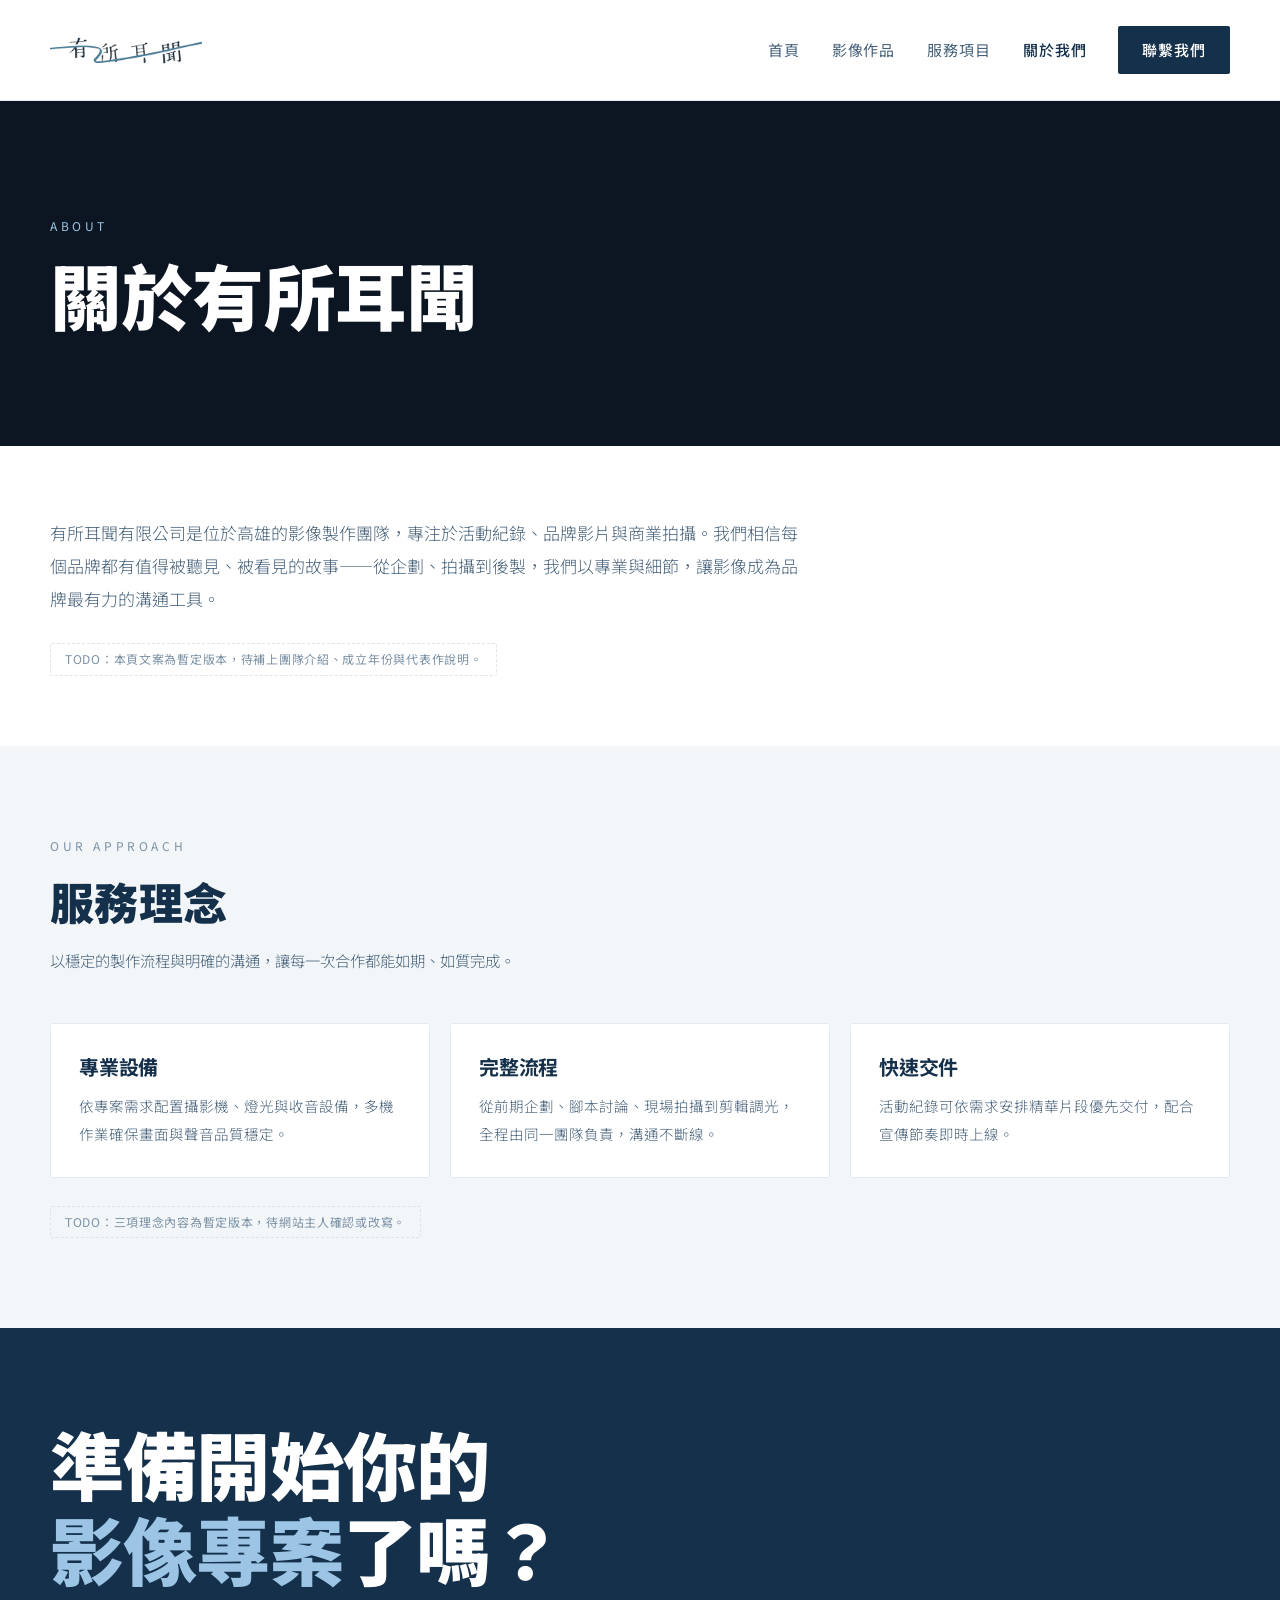
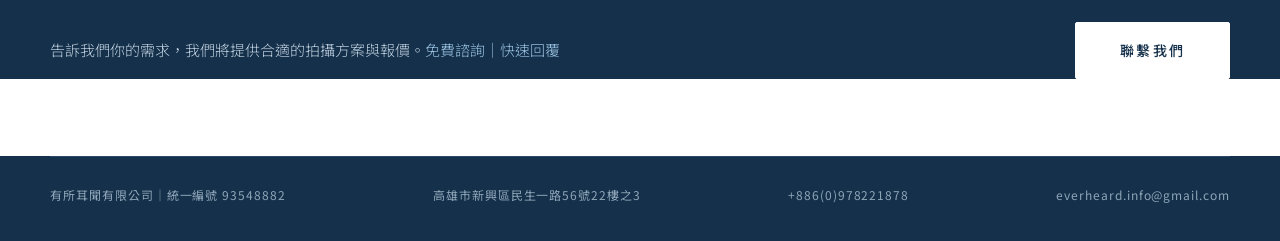
==== about/index.html @ 5b45cd9f "有所耳聞官網靜態改版：藍白配設計、Google Sheet 後台、影片 banner Co-Authored-By: Claude Fable 5 <noreply@anthropic.com>" ====
<!DOCTYPE html>
<html lang="zh-Hant">
<head>
<meta charset="utf-8">
<meta name="viewport" content="width=device-width, initial-scale=1">
<title>關於我們 – 有所耳聞有限公司</title>
<meta name="description" content="有所耳聞有限公司是位於高雄的影像製作團隊，專注於活動紀錄、品牌影片與商業拍攝，以專業與細節讓影像成為品牌最有力的溝通工具。">
<link rel="canonical" href="https://everheardmedia.com/about/">
<meta property="og:type" content="website">
<meta property="og:site_name" content="有所耳聞有限公司">
<meta property="og:locale" content="zh_TW">
<meta property="og:title" content="關於我們 – 有所耳聞有限公司">
<meta property="og:description" content="有所耳聞有限公司是位於高雄的影像製作團隊，專注於活動紀錄、品牌影片與商業拍攝，以專業與細節讓影像成為品牌最有力的溝通工具。">
<meta property="og:url" content="https://everheardmedia.com/about/">
<meta property="og:image" content="https://everheardmedia.com/assets/img/og-image.jpg">
<meta property="og:image:width" content="1200">
<meta property="og:image:height" content="630">
<meta name="twitter:card" content="summary_large_image">
<meta name="theme-color" content="#14304a">
<link rel="icon" href="/assets/img/favicon.svg" type="image/svg+xml">
<link rel="apple-touch-icon" href="/assets/img/apple-touch-icon.png">
<link rel="preconnect" href="https://fonts.googleapis.com">
<link rel="preconnect" href="https://fonts.gstatic.com" crossorigin>
<link rel="preconnect" href="https://i.ytimg.com">
<link rel="stylesheet" href="https://fonts.googleapis.com/css2?family=Noto+Sans+TC:wght@300;400;500;700;900&amp;display=swap">
<link rel="stylesheet" href="/assets/css/style.css">
</head>
<body>
<a class="skip-link" href="#main">跳到主要內容</a>

<header class="site-header">
  <div class="wrap site-header__inner">
    <a class="brand" href="/" aria-label="有所耳聞有限公司 首頁">
      <img class="brand__logo" src="/assets/img/logo-original.png" alt="有所耳聞 Ever Heard Media" width="400" height="100">
    </a>
    <button class="nav-toggle" type="button" aria-expanded="false" aria-controls="site-nav" aria-label="開啟選單">
      <span></span><span></span><span></span>
    </button>
    <nav class="nav" id="site-nav" aria-label="主要導覽">
      <ul class="nav__list">
        <li><a class="nav__link" href="/">首頁</a></li>
        <li><a class="nav__link" href="/works/">影像作品</a></li>
        <li><a class="nav__link" href="/services/">服務項目</a></li>
        <li><a class="nav__link" href="/about/" aria-current="page">關於我們</a></li>
        <li><a class="nav__link nav__link--cta" href="/contact/">聯繫我們</a></li>
      </ul>
    </nav>
  </div>
</header>

<main id="main">
  <section class="page-head">
    <div class="wrap">
      <p class="eyebrow">ABOUT</p>
      <h1 class="page-head__title">關於有所耳聞</h1>
    </div>
  </section>

  <section class="section section--tight">
    <div class="wrap">
      <div class="prose">
        <p>有所耳聞有限公司是位於高雄的影像製作團隊，專注於活動紀錄、品牌影片與商業拍攝。我們相信每個品牌都有值得被聽見、被看見的故事——從企劃、拍攝到後製，我們以專業與細節，讓影像成為品牌最有力的溝通工具。</p>
      </div>
      <p class="todo-note">TODO：本頁文案為暫定版本，待補上團隊介紹、成立年份與代表作說明。</p>
    </div>
  </section>

  <section class="section section--alt">
    <div class="wrap">
      <div class="section-head">
        <p class="eyebrow">OUR APPROACH</p>
        <h2 class="section-title">服務理念</h2>
        <p class="section-sub">以穩定的製作流程與明確的溝通，讓每一次合作都能如期、如質完成。</p>
      </div>
      <div class="value-list">
        <article class="card">
          <h3 class="card__title">專業設備</h3>
          <p class="card__text">依專案需求配置攝影機、燈光與收音設備，多機作業確保畫面與聲音品質穩定。</p>
        </article>
        <article class="card">
          <h3 class="card__title">完整流程</h3>
          <p class="card__text">從前期企劃、腳本討論、現場拍攝到剪輯調光，全程由同一團隊負責，溝通不斷線。</p>
        </article>
        <article class="card">
          <h3 class="card__title">快速交件</h3>
          <p class="card__text">活動紀錄可依需求安排精華片段優先交付，配合宣傳節奏即時上線。</p>
        </article>
      </div>
      <p class="todo-note">TODO：三項理念內容為暫定版本，待網站主人確認或改寫。</p>
    </div>
  </section>

  <!-- CTA（深藍色塊，footer 資訊列併入下方） -->
  <section class="cta">
    <div class="wrap">
      <h2 class="cta__title">準備開始你的<br><span class="accent">影像專案</span>了嗎？</h2>
      <div class="cta__row">
        <p class="cta__text">告訴我們你的需求，我們將提供合適的拍攝方案與報價。<span class="cta__badge">免費諮詢｜快速回覆</span></p>
        <a class="btn btn--invert" href="/contact/">聯繫我們</a>
      </div>
    </div>
  </section>
</main>

<footer class="site-footer">
  <div class="wrap">
    <div class="footer__row">
      <span>有所耳聞有限公司｜統一編號 93548882</span>
      <span>高雄市新興區民生一路56號22樓之3</span>
      <a href="tel:+886978221878">+886(0)978221878</a>
      <a href="mailto:everheard.info@gmail.com">everheard.info@gmail.com</a>
    </div>
  </div>
</footer>

<script src="/assets/js/main.js" defer></script>
<script src="/assets/js/sheet.js" defer></script>
</body>
</html>
---- assets/css/style.css ----
/* ==========================================================================
   有所耳聞有限公司 — 全站樣式（藍白配・電影感改版）
   純 CSS，無前處理器。全站零漸層，所有色塊皆為純色平塗。
   改色只需動下方 :root 的變數。
   ========================================================================== */

/* --------------------------------------------------------------------------
   1. 設計變數（Design tokens）
   -------------------------------------------------------------------------- */
:root {
  /* 品牌藍系（取自 logo：書法字墨藍 + 筆畫鋼青藍） */
  --c-ink:        #14304a;  /* 白底上的標題、主文字、深色按鈕 */
  --c-body:       #46617a;  /* 白底上的內文 */
  --c-faint:      #7b91a5;  /* 白底上的次要小字 */
  --c-accent:     #3d6b8e;  /* 白底上的品牌藍：連結、分類標籤、編號 */
  --c-accent-lt:  #9cc4e4;  /* 深藍底上的亮藍點綴 */
  --c-deep:       #0c1622;  /* hero 深藍底 */
  --c-deep-cta:   #14304a;  /* CTA 區深藍底 */
  --c-deep-line:  #2c4a66;  /* 深藍底上的分隔線 */
  --c-deep-text:  #c3d2e0;  /* 深藍底上的內文 */
  --c-deep-faint: #8fa5b8;  /* 深藍底上的小字 */
  --c-bg:         #ffffff;
  --c-bg-tint:    #f2f6f9;  /* 淺藍灰區塊底 */
  --c-line:       #e6ebf0;  /* 白底上的分隔線 */
  --c-line-2:     #dde5ec;  /* 淺藍灰底上的分隔線 */

  /* 字體 */
  --font-sans: "Noto Sans TC", "PingFang TC", "Microsoft JhengHei", -apple-system,
               BlinkMacSystemFont, "Segoe UI", Roboto, "Helvetica Neue", sans-serif;

  /* 版面（桌機基準 1440，左右留白 56px） */
  --wrap:      1440px;
  --wrap-slim: 760px;
  --pad-x:     clamp(20px, 3.9vw, 56px);
  --radius:    2px;

  /* 節奏 */
  --space-section: clamp(56px, 7vw, 96px);
  --header-h: 92px;

  --ease: cubic-bezier(.22, .61, .36, 1);
}

/* 依定稿設計固定單一主題，不隨系統深色模式切換 */

/* --------------------------------------------------------------------------
   2. Reset / 基礎
   -------------------------------------------------------------------------- */
*, *::before, *::after { box-sizing: border-box; }

html {
  -webkit-text-size-adjust: 100%;
  scroll-behavior: smooth;
  scroll-padding-top: calc(var(--header-h) + 8px);
}

body {
  margin: 0;
  font-family: var(--font-sans);
  font-size: 16px;
  line-height: 1.85;
  color: var(--c-ink);
  background: var(--c-bg);
  -webkit-font-smoothing: antialiased;
  -moz-osx-font-smoothing: grayscale;
  overflow-wrap: break-word;
}

h1, h2, h3, h4 {
  margin: 0;
  line-height: 1.3;
  font-weight: 900;
  letter-spacing: -.01em;
}

p { margin: 0; }
img, svg, iframe, video { display: block; max-width: 100%; }
img { height: auto; }

a {
  color: inherit;
  text-decoration: none;
  transition: color .2s var(--ease), background-color .2s var(--ease),
              border-color .2s var(--ease), opacity .2s var(--ease);
}

ul, ol { margin: 0; padding: 0; list-style: none; }

:focus-visible {
  outline: 2px solid var(--c-accent);
  outline-offset: 3px;
  border-radius: var(--radius);
}

@media (prefers-reduced-motion: reduce) {
  html { scroll-behavior: auto; }
  *, *::before, *::after {
    animation-duration: .01ms !important;
    animation-iteration-count: 1 !important;
    transition-duration: .01ms !important;
  }
}

/* --------------------------------------------------------------------------
   3. 版面工具
   -------------------------------------------------------------------------- */
.wrap {
  width: 100%;
  max-width: var(--wrap);
  margin-inline: auto;
  padding-inline: var(--pad-x);
}

.section { padding-block: var(--space-section); }
.section--alt { background: var(--c-bg-tint); }
.section--tight { padding-block: clamp(44px, 5.5vw, 72px); }

.section-head {
  max-width: var(--wrap-slim);
  margin-bottom: clamp(30px, 4vw, 48px);
}

.eyebrow {
  font-size: 12px;
  font-weight: 400;
  line-height: 1.6;
  letter-spacing: .3em;
  color: var(--c-faint);
  margin-bottom: 18px;
}

.section-title {
  font-size: clamp(28px, 3.6vw, 44px);
  letter-spacing: .01em;
  margin-bottom: 16px;
}

.section-sub {
  font-size: clamp(15px, 1.2vw, 16px);
  font-weight: 300;
  line-height: 1.9;
  color: var(--c-body);
}

.accent { color: var(--c-accent-lt); }

.skip-link {
  position: absolute;
  left: -9999px;
  top: 0;
  z-index: 100;
  padding: 12px 20px;
  background: var(--c-ink);
  color: #fff;
}
.skip-link:focus { left: 0; }

.visually-hidden {
  position: absolute;
  width: 1px; height: 1px;
  padding: 0; margin: -1px;
  overflow: hidden;
  clip: rect(0 0 0 0);
  white-space: nowrap;
  border: 0;
}

/* --------------------------------------------------------------------------
   4. 按鈕
   -------------------------------------------------------------------------- */
.btn {
  display: inline-flex;
  align-items: center;
  justify-content: center;
  gap: 10px;
  padding: 18px 44px;
  border: 1px solid var(--c-ink);
  border-radius: var(--radius);
  background: var(--c-ink);
  color: #fff;
  font-family: inherit;
  font-size: 14px;
  font-weight: 500;
  letter-spacing: .16em;
  line-height: 1.4;
  cursor: pointer;
  transition: background-color .2s var(--ease), color .2s var(--ease),
              border-color .2s var(--ease);
}
.btn:hover { background: var(--c-accent); border-color: var(--c-accent); }

.btn--ghost {
  background: transparent;
  color: var(--c-ink);
  border-color: var(--c-line);
}
.btn--ghost:hover {
  background: var(--c-ink);
  color: #fff;
  border-color: var(--c-ink);
}

/* 深藍底上的白底按鈕 */
.btn--invert {
  background: #fff;
  color: var(--c-ink);
  border-color: #fff;
}
.btn--invert:hover {
  background: var(--c-accent-lt);
  border-color: var(--c-accent-lt);
  color: var(--c-ink);
}

.btn-row {
  display: flex;
  flex-wrap: wrap;
  gap: 14px;
}

/* --------------------------------------------------------------------------
   5. Header / 導覽列
   -------------------------------------------------------------------------- */
.site-header {
  position: sticky;
  top: 0;
  z-index: 50;
  background: var(--c-bg);
  border-bottom: 1px solid var(--c-line);
}

.site-header__inner {
  display: flex;
  align-items: center;
  justify-content: space-between;
  gap: 24px;
  min-height: var(--header-h);
  padding-block: 26px;
}

.brand {
  display: inline-flex;
  align-items: center;
  white-space: nowrap;
}
/* 原色 logo：白底上直接使用，不做任何反白處理 */
.brand__logo {
  display: block;
  height: 38px;
  width: auto;
}

.nav__list {
  display: flex;
  align-items: center;
  gap: 4px;
}
.nav__link {
  display: block;
  padding: 10px 14px;
  font-size: 15px;
  letter-spacing: .06em;
  color: var(--c-body);
}
.nav__link:hover { color: var(--c-ink); }
.nav__link[aria-current="page"] {
  color: var(--c-ink);
  font-weight: 500;
}

/* 導覽列最後一項：深藍實心按鈕 */
.nav__link--cta {
  margin-left: 14px;
  padding: 10px 24px;
  background: var(--c-ink);
  color: #fff;
  font-weight: 500;
  border-radius: var(--radius);
}
.nav__link--cta:hover { background: var(--c-accent); color: #fff; }
.nav__link--cta[aria-current="page"] { color: #fff; background: var(--c-accent); }

.nav-toggle {
  display: none;
  width: 42px; height: 42px;
  padding: 0;
  border: 1px solid var(--c-line);
  border-radius: var(--radius);
  background: transparent;
  color: var(--c-ink);
  cursor: pointer;
}
.nav-toggle span {
  display: block;
  width: 18px; height: 1.5px;
  margin: 4px auto;
  background: currentColor;
  transition: transform .25s var(--ease), opacity .2s var(--ease);
}
.nav-toggle[aria-expanded="true"] span:nth-child(1) { transform: translateY(5.5px) rotate(45deg); }
.nav-toggle[aria-expanded="true"] span:nth-child(2) { opacity: 0; }
.nav-toggle[aria-expanded="true"] span:nth-child(3) { transform: translateY(-5.5px) rotate(-45deg); }

@media (max-width: 900px) {
  .site-header__inner { padding-block: 16px; }
  .nav-toggle { display: block; }
  .nav {
    position: absolute;
    left: 0; right: 0;
    top: 100%;
    display: none;
    padding: 8px var(--pad-x) 20px;
    background: var(--c-bg);
    border-bottom: 1px solid var(--c-line);
  }
  .nav.is-open { display: block; }
  .nav__list { flex-direction: column; align-items: stretch; gap: 0; }
  .nav__link {
    padding: 14px 4px;
    font-size: 16px;
    border-bottom: 1px solid var(--c-line);
  }
  .nav__link--cta {
    margin-left: 0;
    margin-top: 14px;
    padding: 14px 4px;
    text-align: center;
    border-bottom: 0;
  }
}

/* --------------------------------------------------------------------------
   6. Hero（首頁影片 banner）
   -------------------------------------------------------------------------- */
.hero {
  position: relative;
  display: flex;
  align-items: flex-end;
  min-height: 700px;
  background: var(--c-deep);
  overflow: hidden;
}

/* 影片／poster 滿版；影片未提供時自然留在 poster 圖，版面不會壞 */
.hero__media {
  position: absolute;
  inset: 0;
  background: var(--c-deep) url("/assets/img/home-hero-bg.jpg") center / cover no-repeat;
}
.hero__video {
  width: 100%;
  height: 100%;
  object-fit: cover;
  filter: saturate(.85);
}
.hero__overlay {
  position: absolute;
  inset: 0;
  background: rgba(12, 22, 34, .68); /* 單層純色遮罩，無漸層 */
}

.hero__inner {
  position: relative;
  width: 100%;
  max-width: var(--wrap);
  margin-inline: auto;
  padding: 0 var(--pad-x) clamp(44px, 5vw, 68px);
  color: #fff;
}

.hero__eyebrow {
  font-size: clamp(11px, 1vw, 13px);
  letter-spacing: .4em;
  color: var(--c-accent-lt);
  margin-bottom: 20px;
}

.hero__title {
  font-weight: 900;
  font-size: clamp(40px, 7.8vw, 112px);
  line-height: 1.08;
  letter-spacing: -.01em;
}

.hero__row {
  margin-top: clamp(24px, 2.6vw, 34px);
  display: flex;
  justify-content: space-between;
  align-items: flex-end;
  gap: 32px;
}

.hero__sub {
  font-size: clamp(14px, 1.2vw, 16px);
  font-weight: 300;
  line-height: 1.9;
  color: var(--c-deep-text);
  max-width: 460px;
}

.showreel {
  display: flex;
  align-items: center;
  gap: 14px;
  flex: 0 0 auto;
}
.showreel__btn {
  width: 72px;
  height: 72px;
  border-radius: 999px;
  background: #fff;
  display: flex;
  align-items: center;
  justify-content: center;
  transition: transform .25s var(--ease), background-color .2s var(--ease);
}
.showreel__btn svg { width: 22px; height: 22px; fill: var(--c-ink); }
.showreel:hover .showreel__btn { background: var(--c-accent-lt); transform: scale(1.06); }
.showreel__label {
  font-size: 13px;
  letter-spacing: .24em;
  color: #fff;
}

/* --------------------------------------------------------------------------
   7. 子頁頁首（深藍色塊版）
   -------------------------------------------------------------------------- */
.page-head {
  background: var(--c-deep);
  color: #fff;
  padding-block: clamp(64px, 9vw, 120px) clamp(48px, 7vw, 92px);
}
.page-head .eyebrow {
  color: var(--c-accent-lt);
  margin-bottom: 20px;
}
.page-head__title {
  font-weight: 900;
  font-size: clamp(36px, 5.6vw, 80px);
  line-height: 1.1;
  letter-spacing: -.01em;
  margin-bottom: 22px;
}
.page-head__sub {
  font-size: clamp(15px, 1.2vw, 16px);
  font-weight: 300;
  line-height: 1.9;
  color: var(--c-deep-text);
  max-width: 46em;
}

/* --------------------------------------------------------------------------
   8. 區塊標頭（左標題 + 右英文小字）
   -------------------------------------------------------------------------- */
.block-head {
  display: flex;
  justify-content: space-between;
  align-items: baseline;
  gap: 20px;
  flex-wrap: wrap;
  margin-bottom: clamp(30px, 3.6vw, 48px);
}
.block-head__title {
  font-weight: 900;
  font-size: clamp(28px, 3.6vw, 44px);
  letter-spacing: .01em;
}
.block-head__meta {
  font-size: 12px;
  letter-spacing: .3em;
  color: var(--c-faint);
}

/* 細線 + 置中英文連結 */
.rule-link {
  display: flex;
  align-items: center;
  gap: 18px;
  margin-top: clamp(30px, 3.4vw, 44px);
  color: var(--c-accent);
}
.rule-link::before,
.rule-link::after {
  content: "";
  flex: 1;
  height: 1px;
  background: var(--c-line);
}
.rule-link::after { display: none; }
.rule-link span {
  font-size: 13px;
  letter-spacing: .24em;
}
.rule-link svg {
  width: 16px; height: 16px;
  fill: none;
  stroke: currentColor;
  stroke-width: 1.5;
}
.rule-link:hover { color: var(--c-ink); }

/* --------------------------------------------------------------------------
   9. 影片卡 / lite YouTube embed
   -------------------------------------------------------------------------- */
.grid {
  display: grid;
  gap: 20px;
  grid-template-columns: repeat(auto-fit, minmax(280px, 1fr));
}
.grid--works {
  grid-template-columns: repeat(3, minmax(0, 1fr));
  gap: 28px;
}
@media (max-width: 1023px) {
  .grid--works { grid-template-columns: repeat(2, minmax(0, 1fr)); gap: 22px; }
}
@media (max-width: 640px) {
  .grid--works { grid-template-columns: 1fr; }
}

.works-group + .works-group { margin-top: clamp(44px, 5vw, 72px); }

.works-group__title {
  display: flex;
  align-items: baseline;
  gap: 14px;
  flex-wrap: wrap;
  font-size: clamp(19px, 2vw, 24px);
  color: var(--c-ink);
  padding-bottom: 14px;
  margin-bottom: 26px;
  border-bottom: 1px solid var(--c-line);
}
.works-group__count {
  font-size: 13px;
  font-weight: 400;
  letter-spacing: .08em;
  color: var(--c-faint);
}

.video-card {
  display: flex;
  flex-direction: column;
  gap: 14px;
}

.lite-yt {
  position: relative;
  display: block;
  width: 100%;
  aspect-ratio: 16 / 9;
  padding: 0;
  border: 0;
  border-radius: var(--radius);
  overflow: hidden;
  background: var(--c-deep);
  cursor: pointer;
}
.lite-yt img {
  width: 100%;
  height: 100%;
  object-fit: cover;
  /* hqdefault 有黑邊，稍微放大裁掉 */
  transform: scale(1.02);
  transition: opacity .25s var(--ease);
}
.lite-yt:hover img { opacity: .78; }

.lite-yt__play {
  position: absolute;
  inset: 0;
  display: grid;
  place-items: center;
  pointer-events: none;
}
.lite-yt__play svg {
  width: 58px;
  height: 41px;
  transition: transform .25s var(--ease);
}
.lite-yt:hover .lite-yt__play svg { transform: scale(1.08); }
.lite-yt__play .yt-bg { fill: #14304a; fill-opacity: .82; }
.lite-yt:hover .yt-bg { fill: #f00; fill-opacity: 1; }
.lite-yt__play .yt-tri { fill: #fff; }

.lite-yt iframe {
  position: absolute;
  inset: 0;
  width: 100%;
  height: 100%;
  border: 0;
}

.video-card__title {
  font-size: 15px;
  font-weight: 500;
  line-height: 1.6;
  letter-spacing: 0;
  color: var(--c-ink);
}
.video-card__cat {
  font-size: 12px;
  letter-spacing: .22em;
  color: var(--c-accent);
}

/* 分類篩選 */
.filters {
  display: flex;
  flex-wrap: wrap;
  gap: 8px;
  margin-bottom: clamp(28px, 3.4vw, 44px);
}
.filter-btn {
  padding: 10px 22px;
  font-family: inherit;
  font-size: 14px;
  letter-spacing: .04em;
  color: var(--c-body);
  background: var(--c-bg);
  border: 1px solid var(--c-line);
  border-radius: var(--radius);
  cursor: pointer;
  transition: background-color .2s var(--ease), color .2s var(--ease),
              border-color .2s var(--ease);
}
.filter-btn:hover { border-color: var(--c-accent); color: var(--c-ink); }
.filter-btn[aria-pressed="true"] {
  background: var(--c-ink);
  border-color: var(--c-ink);
  color: #fff;
}

/* --------------------------------------------------------------------------
   10. 服務編號列表
   -------------------------------------------------------------------------- */
.svc-split {
  display: grid;
  grid-template-columns: 380px minmax(0, 1fr);
  gap: 56px;
}
.svc-split__title {
  font-weight: 900;
  font-size: clamp(28px, 3.6vw, 44px);
  line-height: 1.3;
  letter-spacing: .01em;
}
.svc-split__sub {
  margin-top: 24px;
  font-size: 15px;
  font-weight: 300;
  line-height: 1.9;
  color: var(--c-body);
}

.svc-list { display: flex; flex-direction: column; }

.svc-row {
  display: grid;
  grid-template-columns: 32px 180px minmax(0, 1fr);
  align-items: center;
  gap: 28px;
  padding: 26px 0;
  border-bottom: 1px solid var(--c-line-2);
}
.svc-list .svc-row:last-child { border-bottom: 0; }
.section--alt .svc-row { border-bottom-color: var(--c-line-2); }

.svc-row__num {
  font-size: 13px;
  font-weight: 400;
  letter-spacing: .1em;
  color: var(--c-accent);
}
.svc-row__name {
  font-size: 24px;
  font-weight: 700;
  letter-spacing: 0;
  line-height: 1.4;
  color: var(--c-ink);
}
.svc-row__desc {
  font-size: 14px;
  font-weight: 300;
  line-height: 1.9;
  color: var(--c-body);
}
a.svc-row:hover .svc-row__name { color: var(--c-accent); }

/* 白底版（服務頁）：分隔線用白底線色 */
.svc-list--plain .svc-row { border-bottom-color: var(--c-line); }

/* --------------------------------------------------------------------------
   11. 一般卡片（關於頁理念）
   -------------------------------------------------------------------------- */
.card {
  display: flex;
  flex-direction: column;
  gap: 12px;
  padding: 30px 28px;
  background: var(--c-bg);
  border: 1px solid var(--c-line);
  border-radius: var(--radius);
  transition: border-color .25s var(--ease);
}
a.card:hover { border-color: var(--c-accent); }
.card__num {
  font-size: 13px;
  letter-spacing: .1em;
  color: var(--c-accent);
}
.card__title {
  font-size: 20px;
  font-weight: 700;
  color: var(--c-ink);
}
.card__text {
  font-size: 14.5px;
  font-weight: 300;
  color: var(--c-body);
  line-height: 1.9;
}

/* --------------------------------------------------------------------------
   12. 合作客戶
   -------------------------------------------------------------------------- */
.clients {
  display: grid;
  gap: 20px;
  grid-template-columns: repeat(auto-fill, minmax(170px, 1fr));
}
.client {
  display: grid;
  place-items: center;
  gap: 8px;
  min-height: 96px;
  padding: 18px 16px;
  text-align: center;
  background: var(--c-bg);
  border: 1px solid var(--c-line);
  border-radius: var(--radius);
  font-size: 14px;
  letter-spacing: .06em;
  color: var(--c-body);
  transition: border-color .2s var(--ease);
}
.client:hover { border-color: var(--c-accent); }
.client img {
  max-height: 48px;
  width: auto;
  object-fit: contain;
  filter: grayscale(1);
  opacity: .8;
  transition: filter .25s var(--ease), opacity .25s var(--ease);
}
.client:hover img { filter: grayscale(0); opacity: 1; }

/* 尚未設定 Sheet 時的虛線佔位（fallback 用，不會壞版） */
.data-note {
  padding: 26px 24px;
  border: 1px dashed var(--c-line-2);
  border-radius: var(--radius);
  font-size: 13px;
  letter-spacing: .04em;
  color: var(--c-faint);
  text-align: center;
}
.data-note code {
  font-family: ui-monospace, SFMono-Regular, Menlo, monospace;
  font-size: .95em;
  color: var(--c-accent);
}

/* --------------------------------------------------------------------------
   13. CTA 區（深藍色塊，footer 併入下方）
   -------------------------------------------------------------------------- */
.cta {
  background: var(--c-deep-cta);
  color: #fff;
  padding-block: clamp(64px, 7.2vw, 104px) 0;
}
.cta__title {
  font-weight: 900;
  font-size: clamp(32px, 5.8vw, 84px);
  line-height: 1.15;
  letter-spacing: -.01em;
}
.cta__row {
  margin-top: clamp(24px, 2.4vw, 32px);
  display: flex;
  justify-content: space-between;
  align-items: center;
  gap: 28px;
  flex-wrap: wrap;
}
.cta__text {
  font-size: 15px;
  font-weight: 300;
  line-height: 1.9;
  color: var(--c-deep-text);
  max-width: 46em;
}
.cta__badge {
  color: var(--c-accent-lt);
  white-space: nowrap;
}

/* --------------------------------------------------------------------------
   14. Footer（深藍資訊列，與 CTA 同一色塊）
   -------------------------------------------------------------------------- */
.site-footer {
  background: var(--c-deep-cta);
  color: var(--c-deep-faint);
  padding-block: 0 34px;
}
.footer__row {
  display: flex;
  flex-wrap: wrap;
  justify-content: space-between;
  gap: 8px 28px;
  margin-top: clamp(52px, 6vw, 88px);
  padding-top: 26px;
  border-top: 1px solid var(--c-deep-line);
  font-size: 12px;
  letter-spacing: .08em;
  line-height: 2;
}
.footer__row a:hover { color: var(--c-accent-lt); }

/* --------------------------------------------------------------------------
   15. 聯絡頁
   -------------------------------------------------------------------------- */
.contact-grid {
  display: grid;
  gap: 20px;
  grid-template-columns: repeat(auto-fit, minmax(260px, 1fr));
}
.contact-item {
  display: flex;
  gap: 16px;
  align-items: flex-start;
  padding: 26px 24px;
  background: var(--c-bg);
  border: 1px solid var(--c-line);
  border-radius: var(--radius);
  transition: border-color .2s var(--ease);
}
a.contact-item:hover { border-color: var(--c-accent); }
.contact-item__icon {
  flex: 0 0 auto;
  width: 24px;
  height: 24px;
  margin-top: 4px;
  stroke: var(--c-accent);
  stroke-width: 1.5;
  fill: none;
  stroke-linecap: round;
  stroke-linejoin: round;
}
.contact-item__label {
  display: block;
  font-size: 11px;
  letter-spacing: .24em;
  color: var(--c-faint);
  margin-bottom: 4px;
}
.contact-item__value {
  display: block;
  font-size: 16px;
  font-weight: 500;
  line-height: 1.6;
  color: var(--c-ink);
}

.map-embed {
  margin-top: clamp(32px, 4vw, 56px);
  border: 1px solid var(--c-line);
  border-radius: var(--radius);
  overflow: hidden;
  background: var(--c-bg-tint);
}
.map-embed iframe {
  width: 100%;
  height: 380px;
  border: 0;
}

/* --------------------------------------------------------------------------
   16. 內文區塊（關於頁）
   -------------------------------------------------------------------------- */
.value-list {
  display: grid;
  gap: 20px;
  grid-template-columns: repeat(auto-fit, minmax(240px, 1fr));
}
.prose {
  max-width: var(--wrap-slim);
  font-size: clamp(16px, 1.4vw, 17px);
  font-weight: 300;
  line-height: 1.95;
  color: var(--c-body);
}
.prose p + p { margin-top: 1.4em; }

.todo-note {
  display: inline-block;
  margin-top: 28px;
  padding: 4px 14px;
  font-size: 12px;
  letter-spacing: .06em;
  color: var(--c-faint);
  border: 1px dashed var(--c-line-2);
  border-radius: var(--radius);
}

/* --------------------------------------------------------------------------
   17. RWD
   -------------------------------------------------------------------------- */
/* 平板：服務區改上下堆疊 */
@media (max-width: 1023px) {
  .svc-split { grid-template-columns: 1fr; gap: 36px; }
  .svc-row { grid-template-columns: 32px 150px minmax(0, 1fr); gap: 20px; }
  .hero { min-height: 620px; }
}

/* 手機：單欄、hero 降為 80vh */
@media (max-width: 767px) {
  .hero { min-height: 80vh; }
  .hero__row { flex-direction: column; align-items: flex-start; gap: 26px; }
  .hero__sub { max-width: none; }
  .showreel__btn { width: 58px; height: 58px; }
  .showreel__btn svg { width: 18px; height: 18px; }

  .svc-row {
    grid-template-columns: 32px minmax(0, 1fr);
    align-items: start;
    gap: 8px 20px;
    padding: 22px 0;
  }
  .svc-row__num { padding-top: 6px; }
  .svc-row__name { font-size: 20px; }
  .svc-row__desc { grid-column: 2; }

  .cta__row { align-items: stretch; }
  .cta .btn { width: 100%; }
  .footer__row { flex-direction: column; gap: 2px; }
}

@media (max-width: 480px) {
  .brand__logo { height: 30px; }
  .card { padding: 26px 22px; }
  .btn { width: 100%; }
  .btn-row { flex-direction: column; }
  .clients { grid-template-columns: repeat(auto-fill, minmax(140px, 1fr)); }
  .contact-item { padding: 22px 20px; }
  .map-embed iframe { height: 300px; }
}
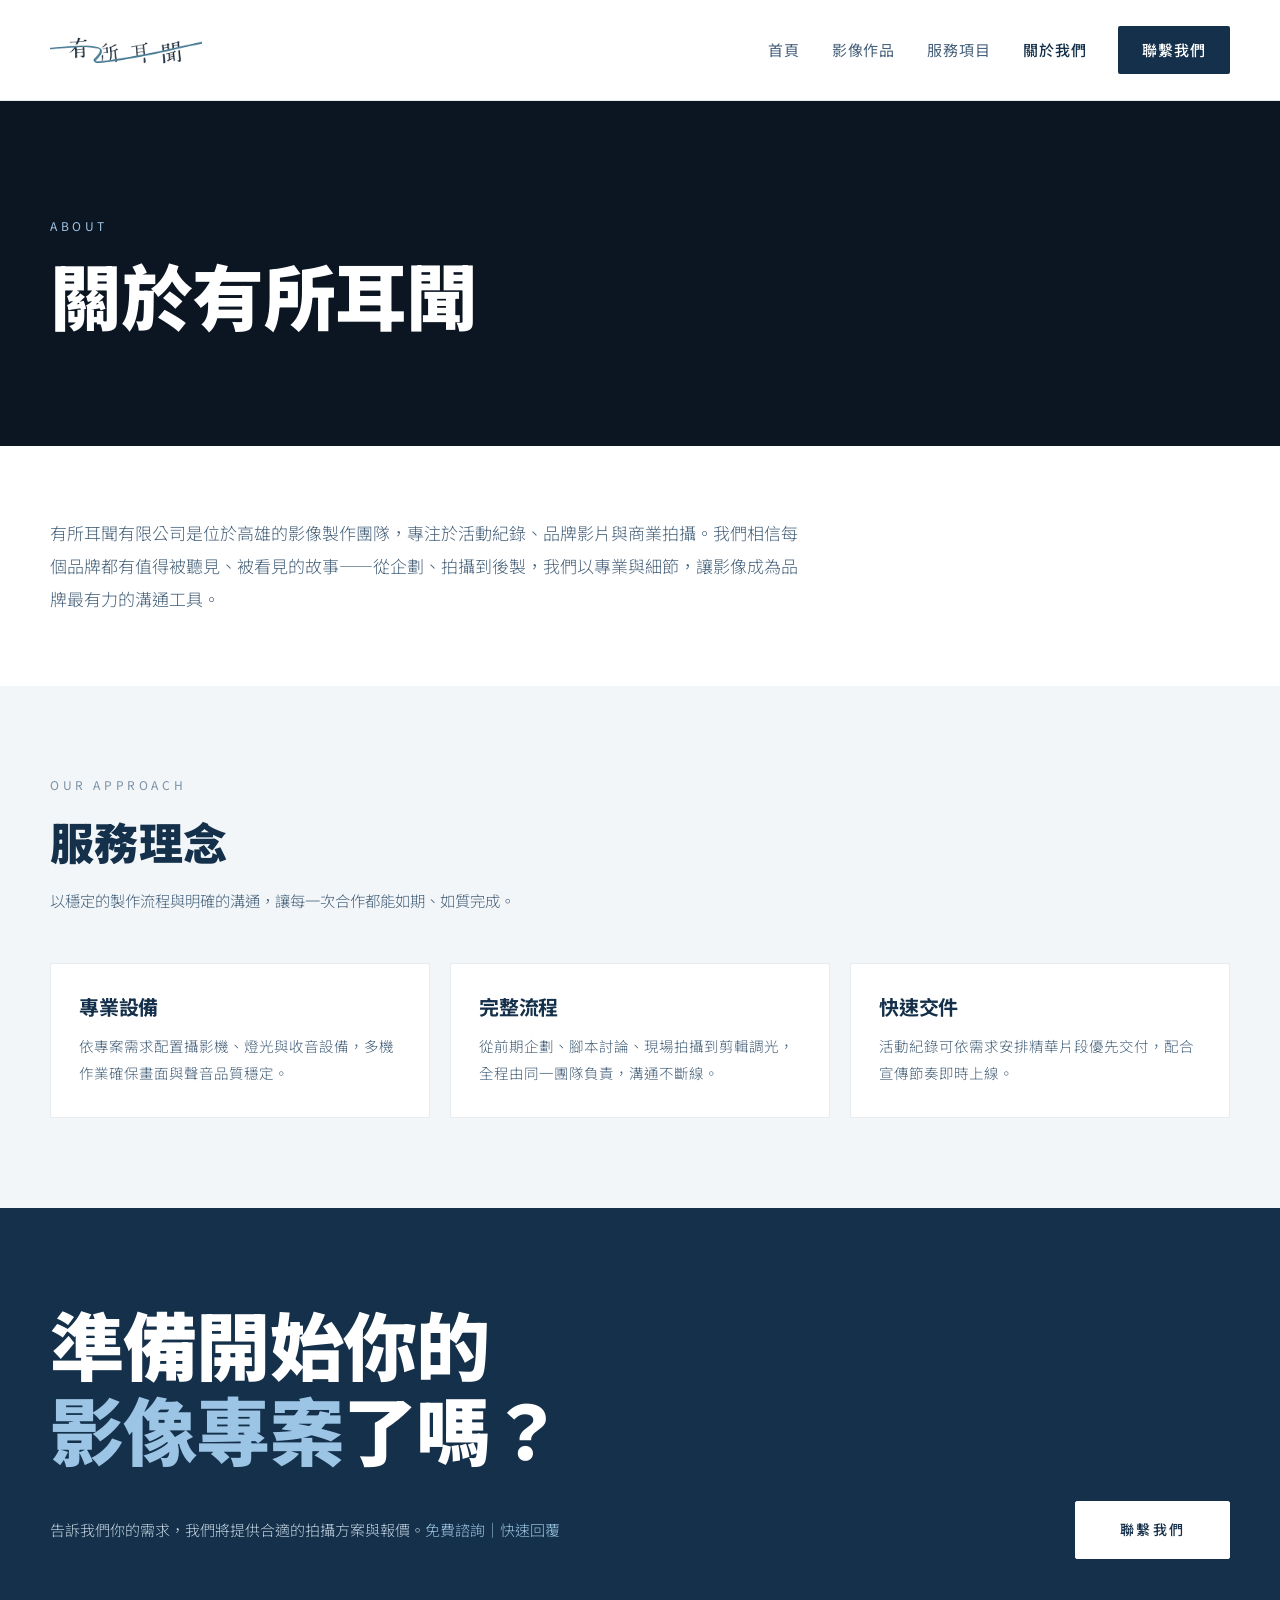
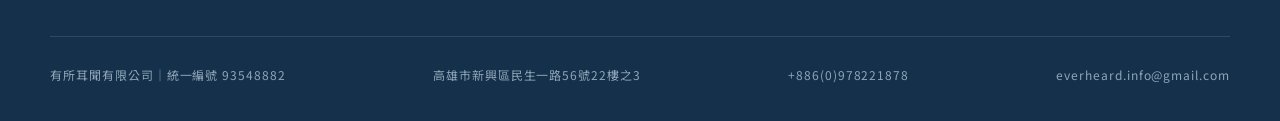
==== commit 88bbed7a: "文案後台重構：content/services/values 三個 Sheet 分頁驅動全站文字 - content：全站單一文案（說明/文字/代號 三欄，人類可讀） - services：服務清單一" ====
--- a/about/index.html
+++ b/about/index.html
@@ -17,32 +17,32 @@
 <meta property="og:image:height" content="630">
 <meta name="twitter:card" content="summary_large_image">
 <meta name="theme-color" content="#14304a">
-<link rel="icon" href="/assets/img/favicon.svg" type="image/svg+xml">
-<link rel="apple-touch-icon" href="/assets/img/apple-touch-icon.png">
+<link rel="icon" href="../assets/img/favicon.svg" type="image/svg+xml">
+<link rel="apple-touch-icon" href="../assets/img/apple-touch-icon.png">
 <link rel="preconnect" href="https://fonts.googleapis.com">
 <link rel="preconnect" href="https://fonts.gstatic.com" crossorigin>
 <link rel="preconnect" href="https://i.ytimg.com">
 <link rel="stylesheet" href="https://fonts.googleapis.com/css2?family=Noto+Sans+TC:wght@300;400;500;700;900&amp;display=swap">
-<link rel="stylesheet" href="/assets/css/style.css">
+<link rel="stylesheet" href="../assets/css/style.css">
 </head>
 <body>
 <a class="skip-link" href="#main">跳到主要內容</a>
 
 <header class="site-header">
   <div class="wrap site-header__inner">
-    <a class="brand" href="/" aria-label="有所耳聞有限公司 首頁">
-      <img class="brand__logo" src="/assets/img/logo-original.png" alt="有所耳聞 Ever Heard Media" width="400" height="100">
+    <a class="brand" href="../" aria-label="有所耳聞有限公司 首頁">
+      <img class="brand__logo" src="../assets/img/logo-original.png" alt="有所耳聞 Ever Heard Media" width="400" height="100">
     </a>
     <button class="nav-toggle" type="button" aria-expanded="false" aria-controls="site-nav" aria-label="開啟選單">
       <span></span><span></span><span></span>
     </button>
     <nav class="nav" id="site-nav" aria-label="主要導覽">
       <ul class="nav__list">
-        <li><a class="nav__link" href="/">首頁</a></li>
-        <li><a class="nav__link" href="/works/">影像作品</a></li>
-        <li><a class="nav__link" href="/services/">服務項目</a></li>
-        <li><a class="nav__link" href="/about/" aria-current="page">關於我們</a></li>
-        <li><a class="nav__link nav__link--cta" href="/contact/">聯繫我們</a></li>
+        <li><a class="nav__link" href="../">首頁</a></li>
+        <li><a class="nav__link" href="../works/">影像作品</a></li>
+        <li><a class="nav__link" href="../services/">服務項目</a></li>
+        <li><a class="nav__link" href="../about/" aria-current="page">關於我們</a></li>
+        <li><a class="nav__link nav__link--cta" href="../contact/">聯繫我們</a></li>
       </ul>
     </nav>
   </div>
@@ -52,16 +52,15 @@
   <section class="page-head">
     <div class="wrap">
       <p class="eyebrow">ABOUT</p>
-      <h1 class="page-head__title">關於有所耳聞</h1>
+      <h1 class="page-head__title" data-t="about_page_title">關於有所耳聞</h1>
     </div>
   </section>
 
   <section class="section section--tight">
     <div class="wrap">
       <div class="prose">
-        <p>有所耳聞有限公司是位於高雄的影像製作團隊，專注於活動紀錄、品牌影片與商業拍攝。我們相信每個品牌都有值得被聽見、被看見的故事——從企劃、拍攝到後製，我們以專業與細節，讓影像成為品牌最有力的溝通工具。</p>
+        <p data-t="about_body">有所耳聞有限公司是位於高雄的影像製作團隊，專注於活動紀錄、品牌影片與商業拍攝。我們相信每個品牌都有值得被聽見、被看見的故事——從企劃、拍攝到後製，我們以專業與細節，讓影像成為品牌最有力的溝通工具。</p>
       </div>
-      <p class="todo-note">TODO：本頁文案為暫定版本，待補上團隊介紹、成立年份與代表作說明。</p>
     </div>
   </section>
 
@@ -69,8 +68,8 @@
     <div class="wrap">
       <div class="section-head">
         <p class="eyebrow">OUR APPROACH</p>
-        <h2 class="section-title">服務理念</h2>
-        <p class="section-sub">以穩定的製作流程與明確的溝通，讓每一次合作都能如期、如質完成。</p>
+        <h2 class="section-title" data-t="about_values_title">服務理念</h2>
+        <p class="section-sub" data-t="about_values_sub">以穩定的製作流程與明確的溝通，讓每一次合作都能如期、如質完成。</p>
       </div>
       <div class="value-list">
         <article class="card">
@@ -86,7 +85,6 @@
           <p class="card__text">活動紀錄可依需求安排精華片段優先交付，配合宣傳節奏即時上線。</p>
         </article>
       </div>
-      <p class="todo-note">TODO：三項理念內容為暫定版本，待網站主人確認或改寫。</p>
     </div>
   </section>
 
@@ -96,7 +94,7 @@
       <h2 class="cta__title">準備開始你的<br><span class="accent">影像專案</span>了嗎？</h2>
       <div class="cta__row">
         <p class="cta__text">告訴我們你的需求，我們將提供合適的拍攝方案與報價。<span class="cta__badge">免費諮詢｜快速回覆</span></p>
-        <a class="btn btn--invert" href="/contact/">聯繫我們</a>
+        <a class="btn btn--invert" href="../contact/">聯繫我們</a>
       </div>
     </div>
   </section>
@@ -113,7 +111,7 @@
   </div>
 </footer>
 
-<script src="/assets/js/main.js" defer></script>
-<script src="/assets/js/sheet.js" defer></script>
+<script src="../assets/js/main.js" defer></script>
+<script src="../assets/js/sheet.js" defer></script>
 </body>
 </html>
--- a/assets/css/style.css
+++ b/assets/css/style.css
@@ -345,7 +345,7 @@
 .hero__media {
   position: absolute;
   inset: 0;
-  background: var(--c-deep) url("/assets/img/home-hero-bg.jpg") center / cover no-repeat;
+  background: var(--c-deep) url("../img/home-hero-bg.jpg") center / cover no-repeat;
 }
 .hero__video {
   width: 100%;
@@ -811,14 +811,14 @@
 .site-footer {
   background: var(--c-deep-cta);
   color: var(--c-deep-faint);
-  padding-block: 0 34px;
+  /* 上方間距用 padding（margin 會塌出 footer 外，露出白底） */
+  padding-block: clamp(52px, 6vw, 88px) 34px;
 }
 .footer__row {
   display: flex;
   flex-wrap: wrap;
   justify-content: space-between;
   gap: 8px 28px;
-  margin-top: clamp(52px, 6vw, 88px);
   padding-top: 26px;
   border-top: 1px solid var(--c-deep-line);
   font-size: 12px;
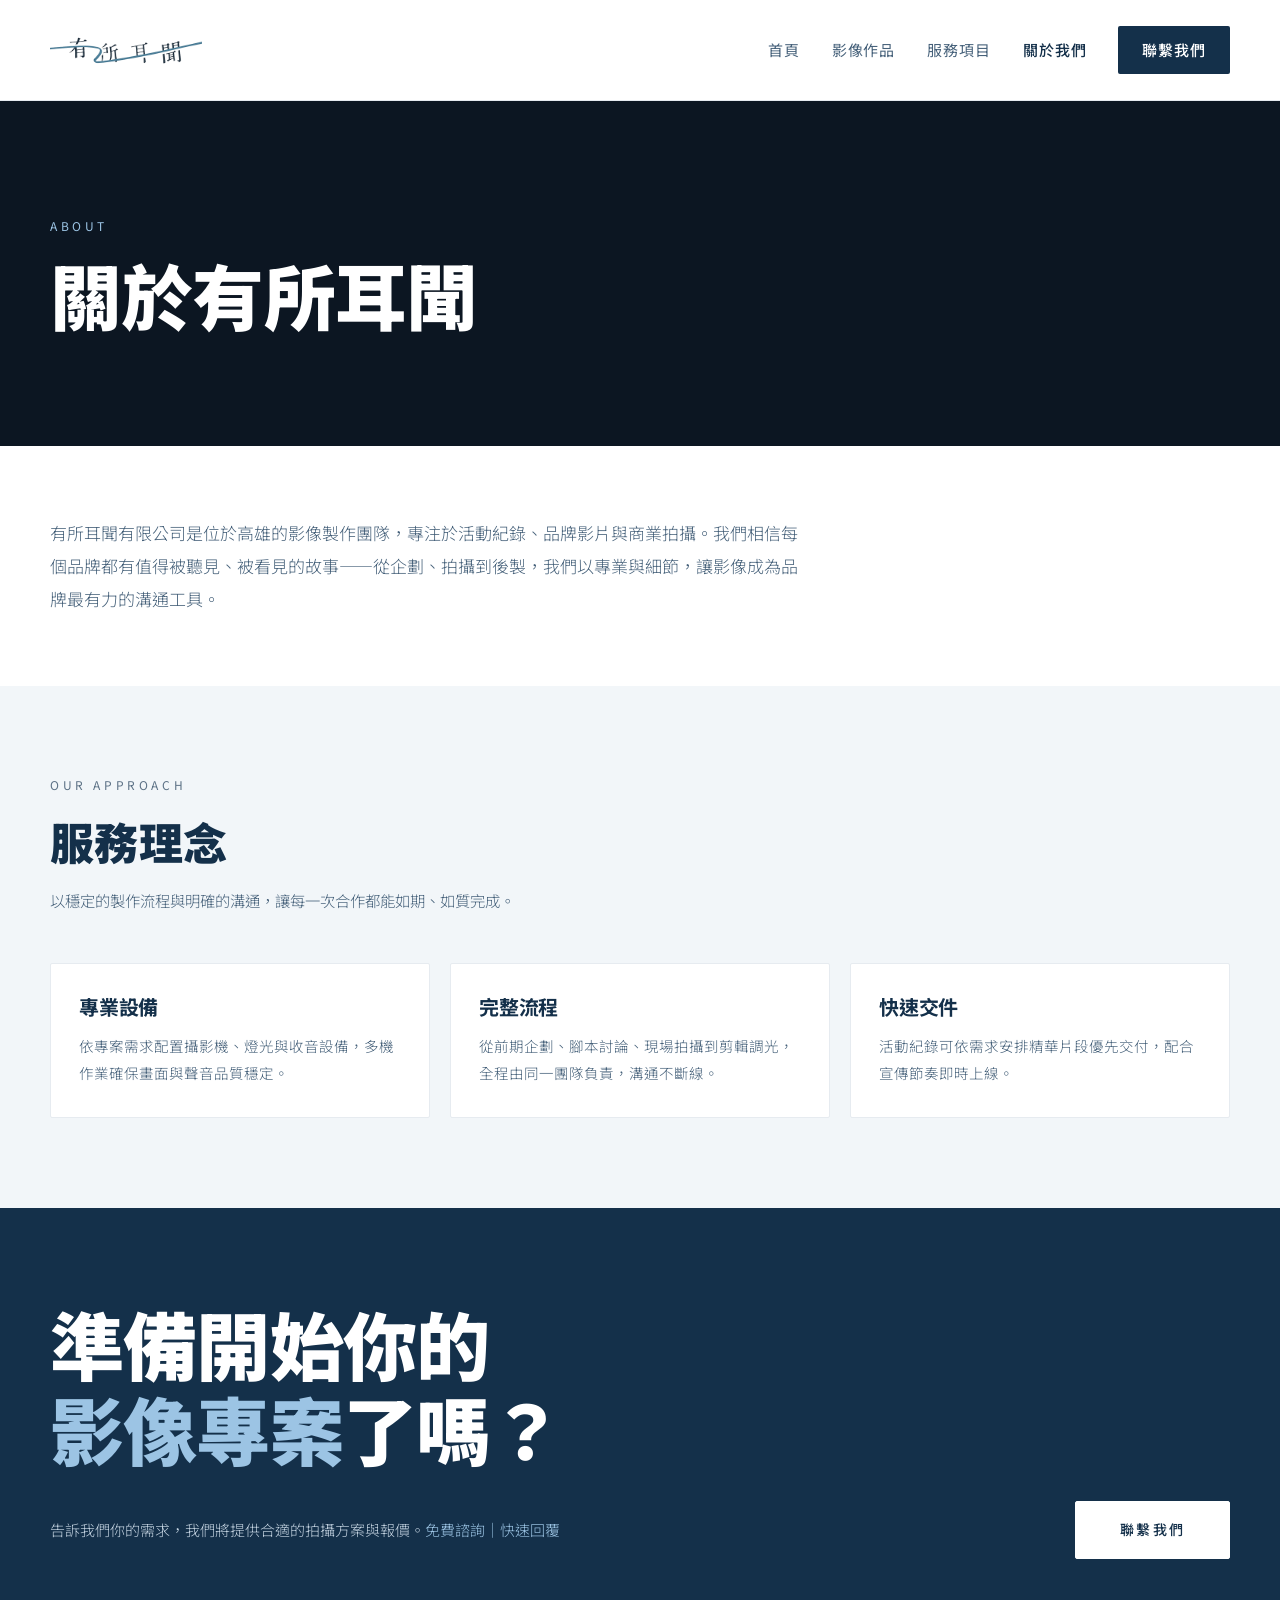
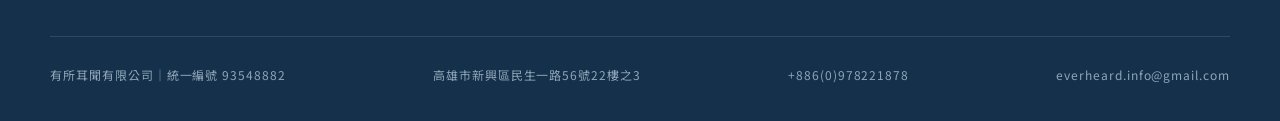
==== commit e65ffba9: "行動版效能優化：字型改非阻斷載入、hero 圖預載並壓縮至 87KB、修正小字對比度 Co-Authored-By: Claude Fable 5 <noreply@anthropic.com>" ====
--- a/about/index.html
+++ b/about/index.html
@@ -22,8 +22,9 @@
 <link rel="preconnect" href="https://fonts.googleapis.com">
 <link rel="preconnect" href="https://fonts.gstatic.com" crossorigin>
 <link rel="preconnect" href="https://i.ytimg.com">
-<link rel="stylesheet" href="https://fonts.googleapis.com/css2?family=Noto+Sans+TC:wght@300;400;500;700;900&amp;display=swap">
-<link rel="stylesheet" href="../assets/css/style.css">
+<link rel="stylesheet" href="https://fonts.googleapis.com/css2?family=Noto+Sans+TC:wght@300;400;500;700;900&amp;display=swap" media="print" onload="this.media='all'">
+<noscript><link rel="stylesheet" href="https://fonts.googleapis.com/css2?family=Noto+Sans+TC:wght@300;400;500;700;900&amp;display=swap"></noscript>
+<link rel="stylesheet" href="../assets/css/style.css?v=cd397ff-p">
 </head>
 <body>
 <a class="skip-link" href="#main">跳到主要內容</a>
@@ -111,7 +112,7 @@
   </div>
 </footer>
 
-<script src="../assets/js/main.js" defer></script>
-<script src="../assets/js/sheet.js" defer></script>
+<script src="../assets/js/main.js?v=cd397ff-p" defer></script>
+<script src="../assets/js/sheet.js?v=cd397ff-p" defer></script>
 </body>
 </html>
--- a/assets/css/style.css
+++ b/assets/css/style.css
@@ -11,7 +11,7 @@
   /* 品牌藍系（取自 logo：書法字墨藍 + 筆畫鋼青藍） */
   --c-ink:        #14304a;  /* 白底上的標題、主文字、深色按鈕 */
   --c-body:       #46617a;  /* 白底上的內文 */
-  --c-faint:      #7b91a5;  /* 白底上的次要小字 */
+  --c-faint:      #5d7286;  /* 白底上的次要小字（對比 4.98:1，過無障礙標準） */
   --c-accent:     #3d6b8e;  /* 白底上的品牌藍：連結、分類標籤、編號 */
   --c-accent-lt:  #9cc4e4;  /* 深藍底上的亮藍點綴 */
   --c-deep:       #0c1622;  /* hero 深藍底 */
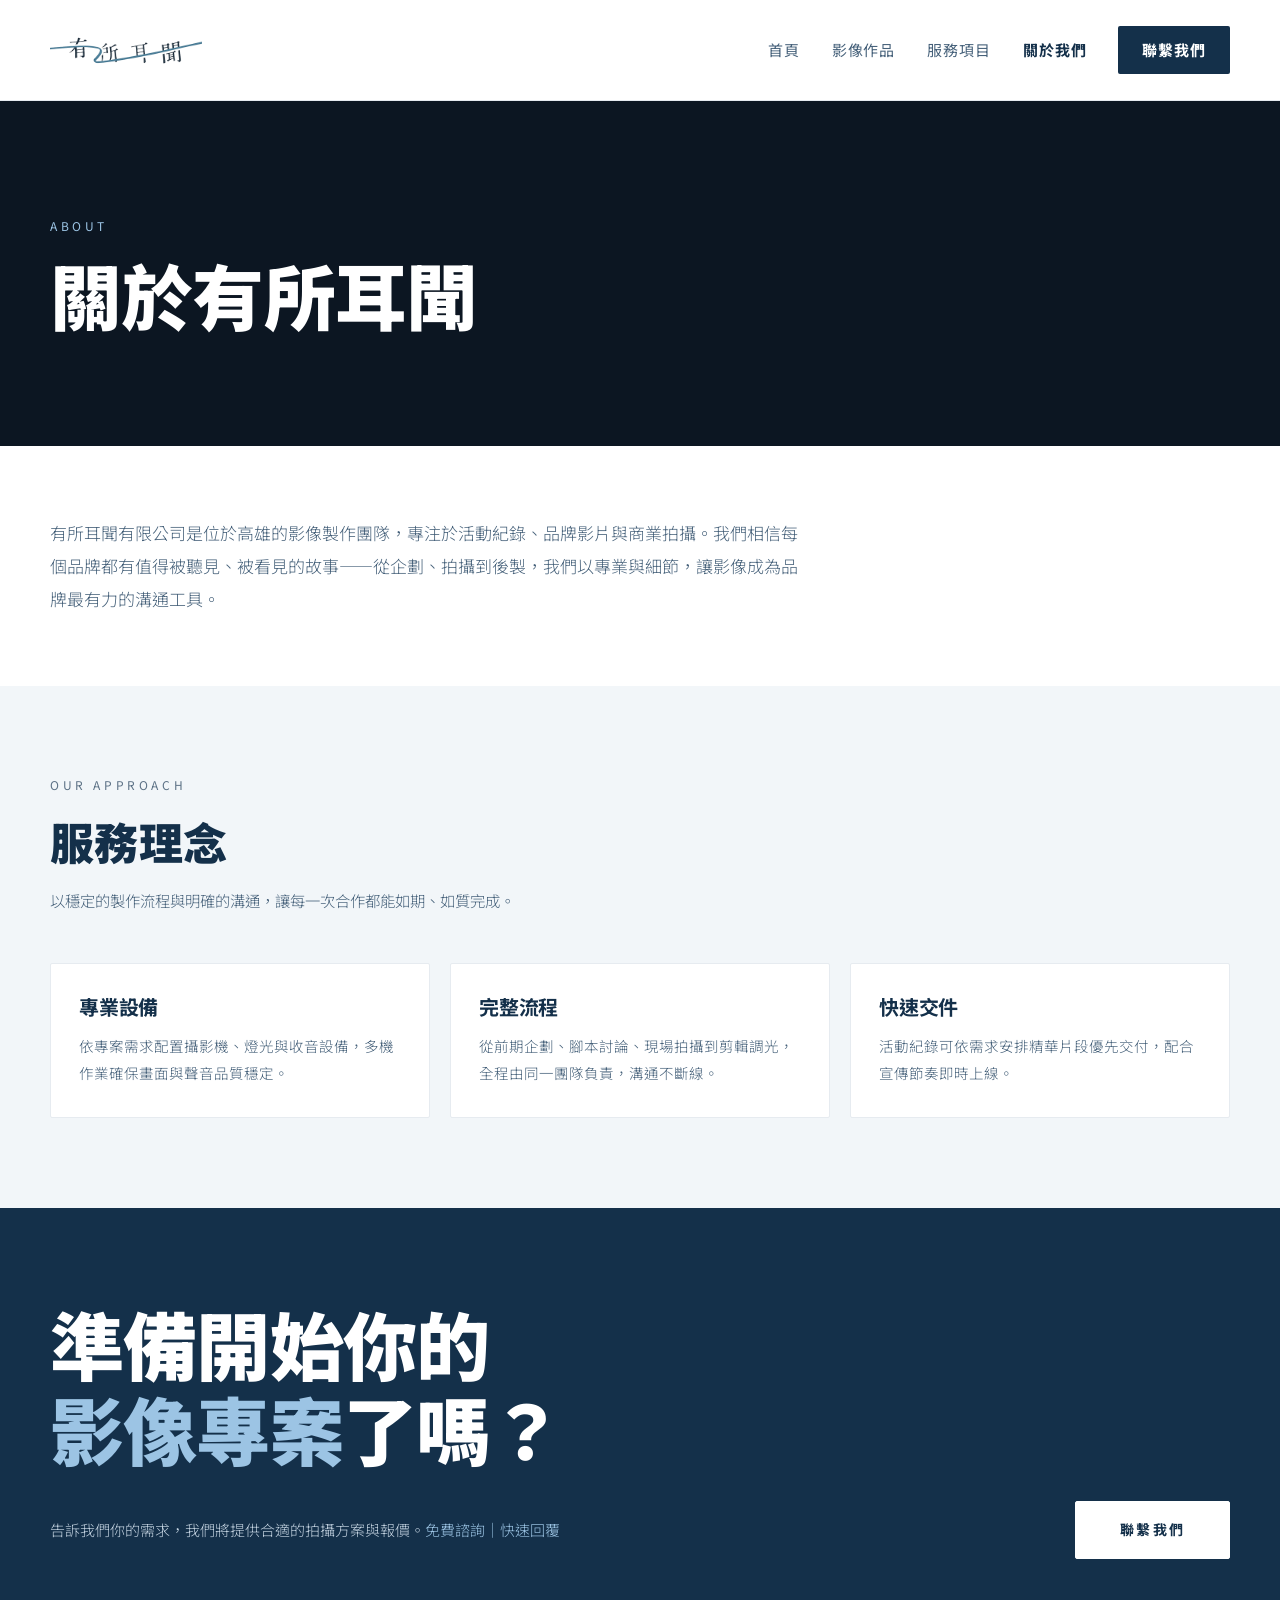
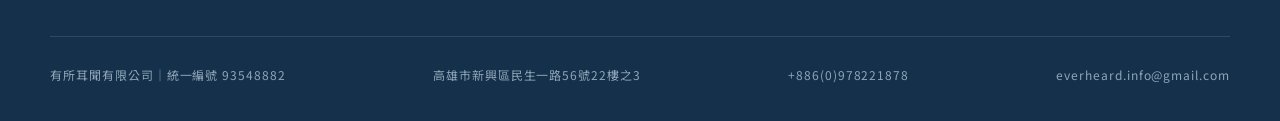
==== commit e4615715: "移除 500 字重（改用既有的 700），減少行動網路下的字型下載量 Co-Authored-By: Claude Fable 5 <noreply@anthropic.com>" ====
--- a/about/index.html
+++ b/about/index.html
@@ -22,9 +22,9 @@
 <link rel="preconnect" href="https://fonts.googleapis.com">
 <link rel="preconnect" href="https://fonts.gstatic.com" crossorigin>
 <link rel="preconnect" href="https://i.ytimg.com">
-<link rel="stylesheet" href="https://fonts.googleapis.com/css2?family=Noto+Sans+TC:wght@300;400;500;700;900&amp;display=swap" media="print" onload="this.media='all'">
-<noscript><link rel="stylesheet" href="https://fonts.googleapis.com/css2?family=Noto+Sans+TC:wght@300;400;500;700;900&amp;display=swap"></noscript>
-<link rel="stylesheet" href="../assets/css/style.css?v=cd397ff-p">
+<link rel="stylesheet" href="https://fonts.googleapis.com/css2?family=Noto+Sans+TC:wght@300;400;700;900&amp;display=swap" media="print" onload="this.media='all'">
+<noscript><link rel="stylesheet" href="https://fonts.googleapis.com/css2?family=Noto+Sans+TC:wght@300;400;700;900&amp;display=swap"></noscript>
+<link rel="stylesheet" href="../assets/css/style.css?v=409d1d2-f">
 </head>
 <body>
 <a class="skip-link" href="#main">跳到主要內容</a>
@@ -112,7 +112,7 @@
   </div>
 </footer>
 
-<script src="../assets/js/main.js?v=cd397ff-p" defer></script>
-<script src="../assets/js/sheet.js?v=cd397ff-p" defer></script>
+<script src="../assets/js/main.js?v=409d1d2-f" async></script>
+<script src="../assets/js/sheet.js?v=409d1d2-f" async></script>
 </body>
 </html>
--- a/assets/css/style.css
+++ b/assets/css/style.css
@@ -180,7 +180,7 @@
   color: #fff;
   font-family: inherit;
   font-size: 14px;
-  font-weight: 500;
+  font-weight: 700;
   letter-spacing: .16em;
   line-height: 1.4;
   cursor: pointer;
@@ -265,7 +265,7 @@
 .nav__link:hover { color: var(--c-ink); }
 .nav__link[aria-current="page"] {
   color: var(--c-ink);
-  font-weight: 500;
+  font-weight: 700;
 }
 
 /* 導覽列最後一項：深藍實心按鈕 */
@@ -274,7 +274,7 @@
   padding: 10px 24px;
   background: var(--c-ink);
   color: #fff;
-  font-weight: 500;
+  font-weight: 700;
   border-radius: var(--radius);
 }
 .nav__link--cta:hover { background: var(--c-accent); color: #fff; }
@@ -593,7 +593,7 @@
 
 .video-card__title {
   font-size: 15px;
-  font-weight: 500;
+  font-weight: 700;
   line-height: 1.6;
   letter-spacing: 0;
   color: var(--c-ink);
@@ -867,7 +867,7 @@
 .contact-item__value {
   display: block;
   font-size: 16px;
-  font-weight: 500;
+  font-weight: 700;
   line-height: 1.6;
   color: var(--c-ink);
 }
